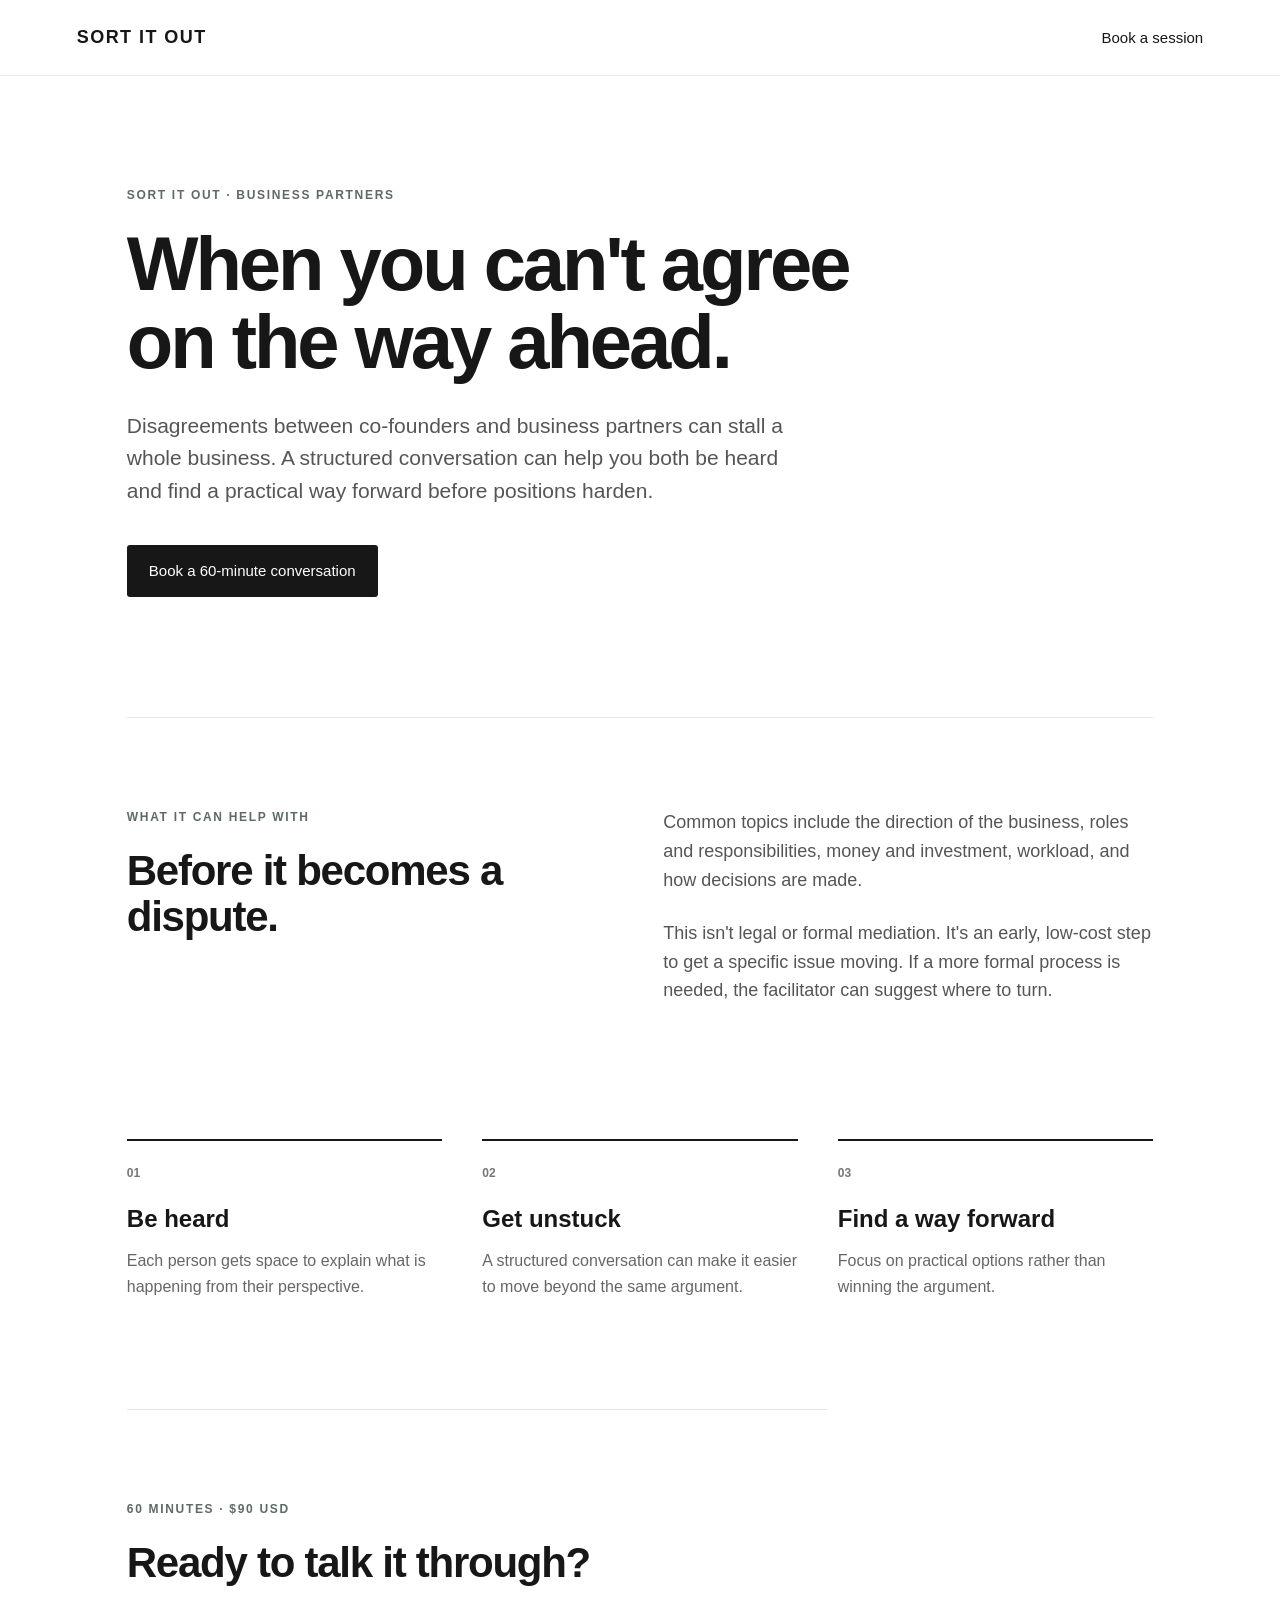
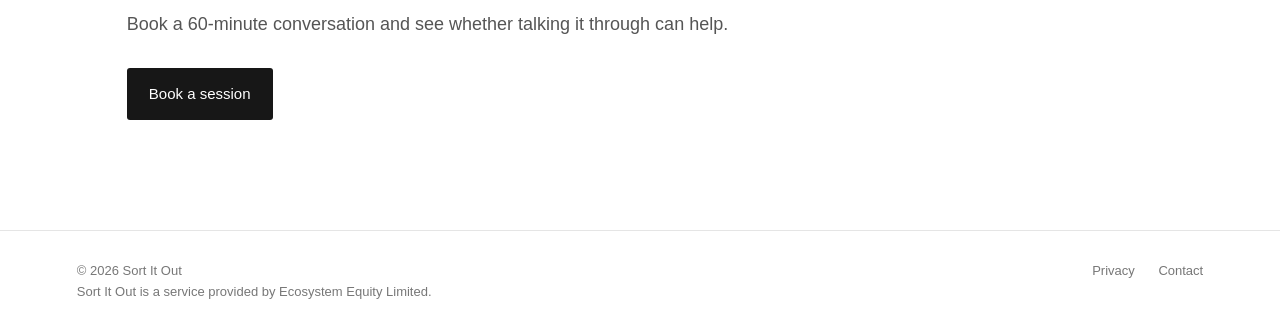
==== business-partners.html @ ac48ceb9 "Add audience pages for couples, families, colleagues and business partners Adds a "Who it's for" sec" ====
<!DOCTYPE html>
<html lang="en">
<head>
    <meta charset="UTF-8">
    <meta name="viewport" content="width=device-width, initial-scale=1.0">
    <title>Sort It Out for Business partners — Find a way forward</title>
    <meta name="description" content="A single structured conversation for co-founders and business partners stuck on a specific disagreement.">
    <link rel="stylesheet" href="style.css">
</head>

<body>

<header>
    <a class="logo" href="index.html">SORT IT OUT</a>
    <a href="https://calendly.com/mark-ecosystemequity/sort-it-out">Book a session</a>
</header>

<main>

    <section class="hero">
        <p class="eyebrow">SORT IT OUT · BUSINESS PARTNERS</p>

        <h1>When you can't agree on the way ahead.</h1>

        <p class="intro">
            Disagreements between co-founders and business partners can stall a whole business. A structured conversation can help you both be heard and find a practical way forward before positions harden.
        </p>

        <a class="button" href="https://calendly.com/mark-ecosystemequity/sort-it-out">
            Book a 60-minute conversation
        </a>
    </section>


    <section class="section">
        <div class="section-heading">
            <p class="eyebrow">WHAT IT CAN HELP WITH</p>
            <h2>Before it becomes a dispute.</h2>
        </div>

        <div class="text">
            <p>
                Common topics include the direction of the business, roles and responsibilities, money and investment, workload, and how decisions are made.
            </p>

            <p>
                This isn't legal or formal mediation. It's an early, low-cost step to get a specific issue moving. If a more formal process is needed, the facilitator can suggest where to turn.
            </p>
        </div>
    </section>


    <section class="three-column">

        <div>
            <span>01</span>
            <h3>Be heard</h3>
            <p>
                Each person gets space to explain what is happening from
                their perspective.
            </p>
        </div>

        <div>
            <span>02</span>
            <h3>Get unstuck</h3>
            <p>
                A structured conversation can make it easier to move beyond
                the same argument.
            </p>
        </div>

        <div>
            <span>03</span>
            <h3>Find a way forward</h3>
            <p>
                Focus on practical options rather than winning the argument.
            </p>
        </div>

    </section>


    <section class="book" id="book">
        <p class="eyebrow">60 MINUTES · $90 USD</p>

        <h2>Ready to talk it through?</h2>

        <p>
            Book a 60-minute conversation and see whether talking it through
            can help.
        </p>

        <a class="button" href="https://calendly.com/mark-ecosystemequity/sort-it-out">
            Book a session
        </a>
    </section>

</main>


<footer>
    <div>
        <div>© 2026 Sort It Out</div>
        <div>Sort It Out is a service provided by Ecosystem Equity Limited.</div>
    </div>
    <div>
        <a href="#">Privacy</a>
        <a href="#">Contact</a>
    </div>
</footer>

</body>
</html>
---- style.css ----
* {
    box-sizing: border-box;
}

html {
    scroll-behavior: smooth;
}

body {
    margin: 0;
    font-family: Arial, Helvetica, sans-serif;
    color: #171717;
    background: #ffffff;
    line-height: 1.6;
}

header {
    height: 76px;
    padding: 0 6vw;
    display: flex;
    align-items: center;
    justify-content: space-between;
    border-bottom: 1px solid #e8e8e8;
}

.logo {
    font-size: 18px;
    font-weight: 700;
    letter-spacing: 0.08em;
}

header a {
    color: #171717;
    text-decoration: none;
    font-size: 15px;
}

main {
    max-width: 1180px;
    margin: 0 auto;
    padding: 0 6vw;
}

.hero {
    max-width: 850px;
    padding: 110px 0 120px;
}

.eyebrow {
    margin: 0 0 20px;
    font-size: 12px;
    font-weight: 700;
    letter-spacing: 0.14em;
    color: #5d6b64;
}

h1 {
    max-width: 800px;
    margin: 0 0 28px;
    font-size: clamp(44px, 6vw, 76px);
    line-height: 1.03;
    letter-spacing: -0.04em;
    font-weight: 600;
}

.intro {
    max-width: 680px;
    margin: 0 0 38px;
    font-size: 21px;
    line-height: 1.55;
    color: #555;
}

.button {
    display: inline-block;
    padding: 14px 22px;
    background: #171717;
    color: white;
    text-decoration: none;
    font-size: 15px;
    border-radius: 3px;
}

.section {
    padding: 90px 0;
    border-top: 1px solid #e5e5e5;
    display: grid;
    grid-template-columns: 1fr 1.2fr;
    gap: 10vw;
}

.section-heading h2,
.book h2 {
    margin: 0;
    font-size: 42px;
    line-height: 1.1;
    letter-spacing: -0.03em;
    font-weight: 600;
}

.text {
    max-width: 600px;
    font-size: 18px;
    color: #555;
}

.text p {
    margin-top: 0;
    margin-bottom: 24px;
}

.three-column {
    padding: 20px 0 110px;
    display: grid;
    grid-template-columns: repeat(3, 1fr);
    gap: 40px;
}

.three-column div {
    border-top: 2px solid #171717;
    padding-top: 18px;
}

.three-column span {
    font-size: 12px;
    font-weight: 700;
    color: #777;
}

h3 {
    margin: 15px 0 10px;
    font-size: 24px;
    font-weight: 600;
}

.three-column p {
    margin: 0;
    color: #666;
}

.book {
    padding: 90px 0 110px;
    border-top: 1px solid #e5e5e5;
    max-width: 700px;
}

.book p:not(.eyebrow) {
    margin: 24px 0 30px;
    font-size: 18px;
    color: #555;
}

footer {
    padding: 30px 6vw;
    border-top: 1px solid #e5e5e5;
    display: flex;
    justify-content: space-between;
    color: #777;
    font-size: 13px;
}

footer a {
    margin-left: 20px;
    color: #777;
    text-decoration: none;
}

/* Audience cards and pages */

.four-column {
    grid-template-columns: repeat(4, 1fr);
    gap: 30px;
}

.three-column h3 a {
    color: inherit;
    text-decoration: none;
}

.three-column .more {
    display: inline-block;
    margin-top: 14px;
    color: #171717;
    font-size: 15px;
    text-decoration: none;
    border-bottom: 1px solid #171717;
}

@media (max-width: 1000px) and (min-width: 701px) {
    .four-column {
        grid-template-columns: repeat(2, 1fr);
    }
}

@media (max-width: 700px) {

    header {
        padding: 0 5vw;
    }

    main {
        padding: 0 5vw;
    }

    .hero {
        padding: 75px 0 85px;
    }

    h1 {
        font-size: 48px;
    }

    .intro {
        font-size: 18px;
    }

    .section {
        display: block;
        padding: 70px 0;
    }

    .section-heading {
        margin-bottom: 35px;
    }

    .section-heading h2,
    .book h2 {
        font-size: 34px;
    }

    .three-column {
        display: block;
        padding: 10px 0 80px;
    }

    .three-column div {
        margin-bottom: 45px;
    }

    footer {
        display: block;
        padding: 25px 5vw;
    }

    footer div:last-child {
        margin-top: 12px;
    }

    footer a {
        margin-left: 0;
        margin-right: 20px;
    }
}
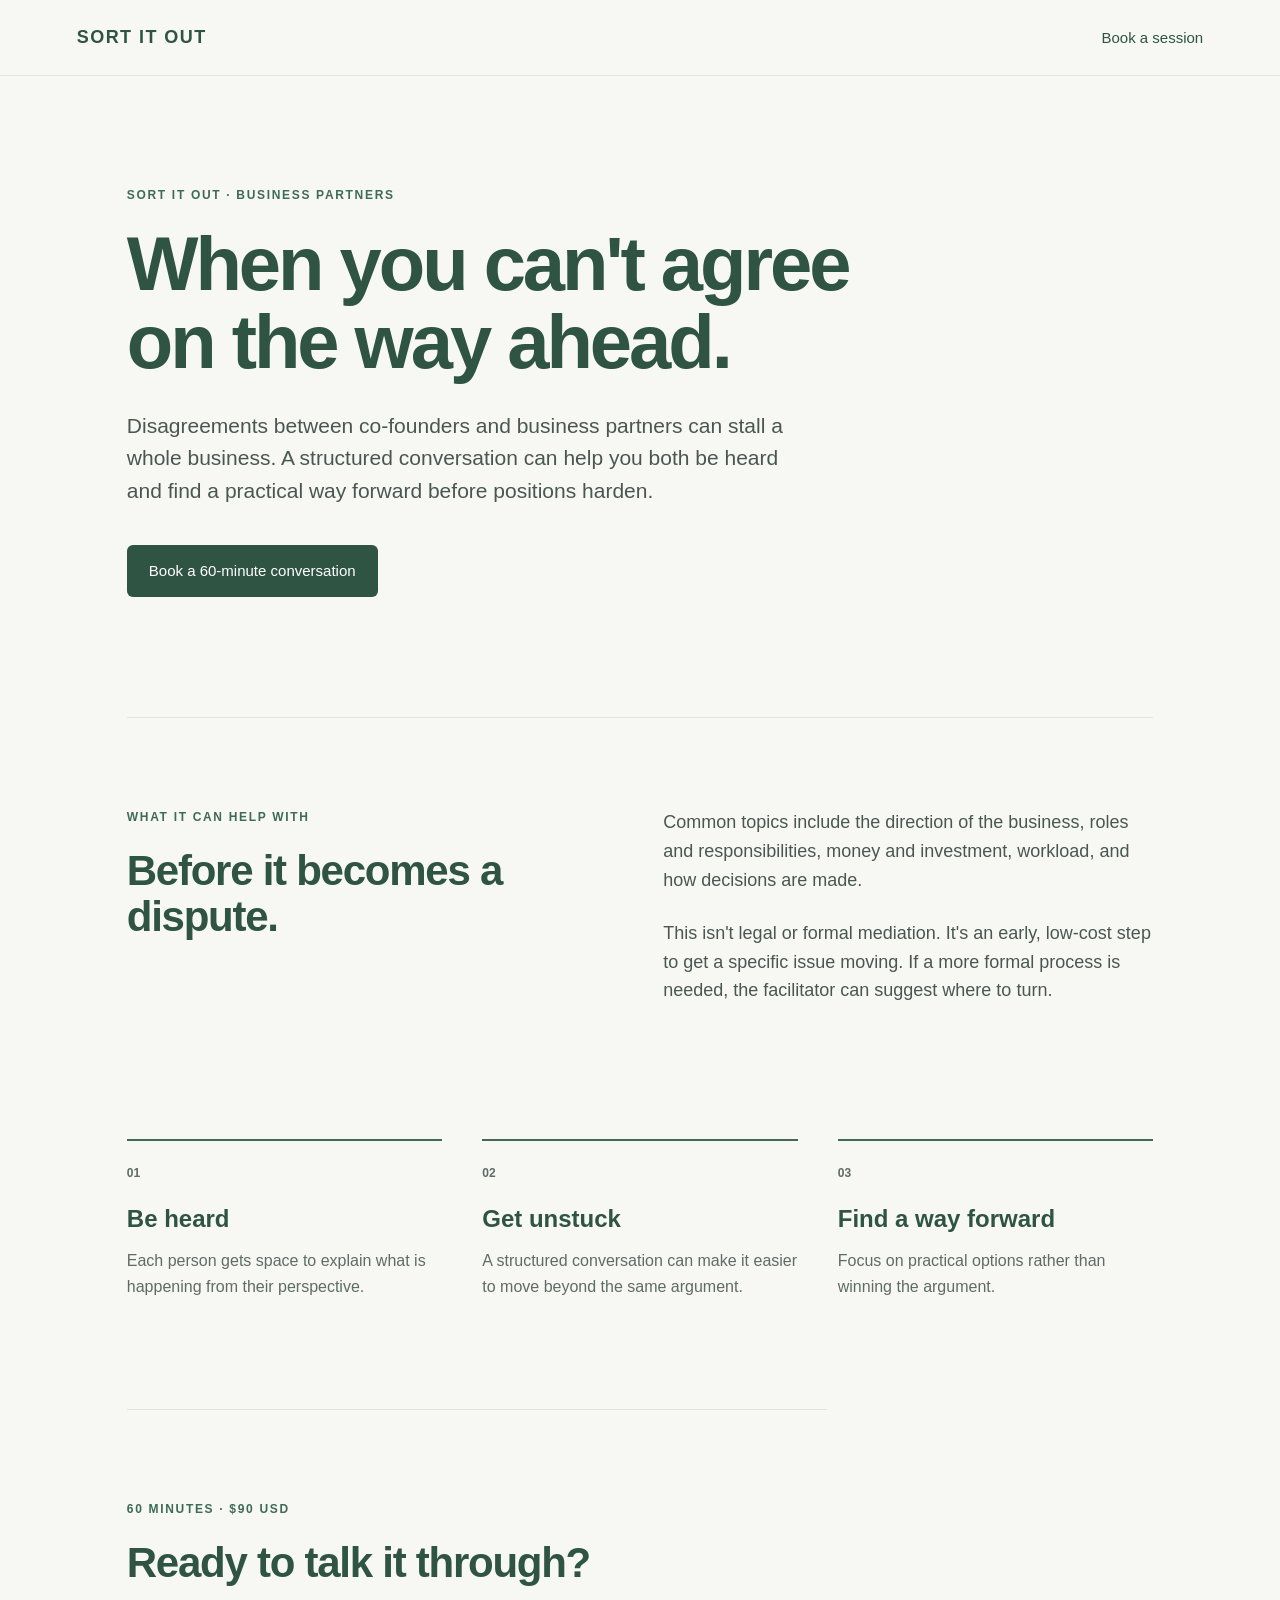
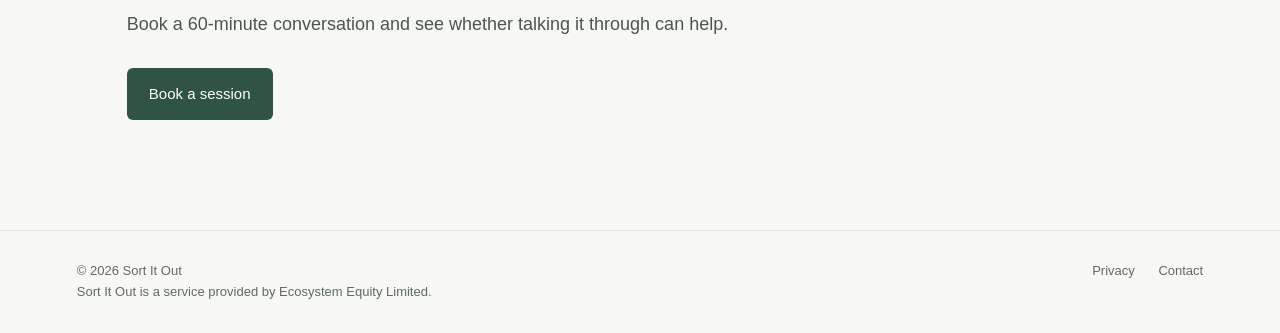
==== commit d7b2b1ac: "Add version tag to stylesheet links so browsers load the latest styles Co-Authored-By: Claude Opus 5" ====
--- a/business-partners.html
+++ b/business-partners.html
@@ -5,7 +5,7 @@
     <meta name="viewport" content="width=device-width, initial-scale=1.0">
     <title>Sort It Out for Business partners — Find a way forward</title>
     <meta name="description" content="A single structured conversation for co-founders and business partners stuck on a specific disagreement.">
-    <link rel="stylesheet" href="style.css">
+    <link rel="stylesheet" href="style.css?v=2">
 </head>
 
 <body>
--- a/style.css
+++ b/style.css
@@ -9,8 +9,8 @@
 body {
     margin: 0;
     font-family: Arial, Helvetica, sans-serif;
-    color: #171717;
-    background: #ffffff;
+    color: #2f5443;
+    background: #f7f8f4;
     line-height: 1.6;
 }
 
@@ -20,7 +20,7 @@
     display: flex;
     align-items: center;
     justify-content: space-between;
-    border-bottom: 1px solid #e8e8e8;
+    border-bottom: 1px solid #e1e6e0;
 }
 
 .logo {
@@ -30,7 +30,7 @@
 }
 
 header a {
-    color: #171717;
+    color: #2f5443;
     text-decoration: none;
     font-size: 15px;
 }
@@ -51,7 +51,7 @@
     font-size: 12px;
     font-weight: 700;
     letter-spacing: 0.14em;
-    color: #5d6b64;
+    color: #3e6b55;
 }
 
 h1 {
@@ -68,22 +68,39 @@
     margin: 0 0 38px;
     font-size: 21px;
     line-height: 1.55;
-    color: #555;
+    color: #4a5751;
 }
 
 .button {
     display: inline-block;
     padding: 14px 22px;
-    background: #171717;
+    background: #2f5443;
     color: white;
     text-decoration: none;
     font-size: 15px;
-    border-radius: 3px;
+    border-radius: 6px;
+    transition: background-color 0.15s ease;
+}
+
+.button:hover {
+    background: #24423a;
+}
+
+a:focus-visible {
+    outline: 2px solid #3e6b55;
+    outline-offset: 3px;
+    border-radius: 4px;
+}
+
+.three-column .more:hover,
+header a:hover,
+footer a:hover {
+    color: #2f5443;
 }
 
 .section {
     padding: 90px 0;
-    border-top: 1px solid #e5e5e5;
+    border-top: 1px solid #e1e6e0;
     display: grid;
     grid-template-columns: 1fr 1.2fr;
     gap: 10vw;
@@ -101,7 +118,7 @@
 .text {
     max-width: 600px;
     font-size: 18px;
-    color: #555;
+    color: #4a5751;
 }
 
 .text p {
@@ -117,14 +134,14 @@
 }
 
 .three-column div {
-    border-top: 2px solid #171717;
+    border-top: 2px solid #3e6b55;
     padding-top: 18px;
 }
 
 .three-column span {
     font-size: 12px;
     font-weight: 700;
-    color: #777;
+    color: #5f6b65;
 }
 
 h3 {
@@ -135,33 +152,33 @@
 
 .three-column p {
     margin: 0;
-    color: #666;
+    color: #5f6b65;
 }
 
 .book {
     padding: 90px 0 110px;
-    border-top: 1px solid #e5e5e5;
+    border-top: 1px solid #e1e6e0;
     max-width: 700px;
 }
 
 .book p:not(.eyebrow) {
     margin: 24px 0 30px;
     font-size: 18px;
-    color: #555;
+    color: #4a5751;
 }
 
 footer {
     padding: 30px 6vw;
-    border-top: 1px solid #e5e5e5;
+    border-top: 1px solid #e1e6e0;
     display: flex;
     justify-content: space-between;
-    color: #777;
+    color: #5f6b65;
     font-size: 13px;
 }
 
 footer a {
     margin-left: 20px;
-    color: #777;
+    color: #5f6b65;
     text-decoration: none;
 }
 
@@ -180,10 +197,10 @@
 .three-column .more {
     display: inline-block;
     margin-top: 14px;
-    color: #171717;
+    color: #3e6b55;
     font-size: 15px;
     text-decoration: none;
-    border-bottom: 1px solid #171717;
+    border-bottom: 1px solid #3e6b55;
 }
 
 @media (max-width: 1000px) and (min-width: 701px) {
